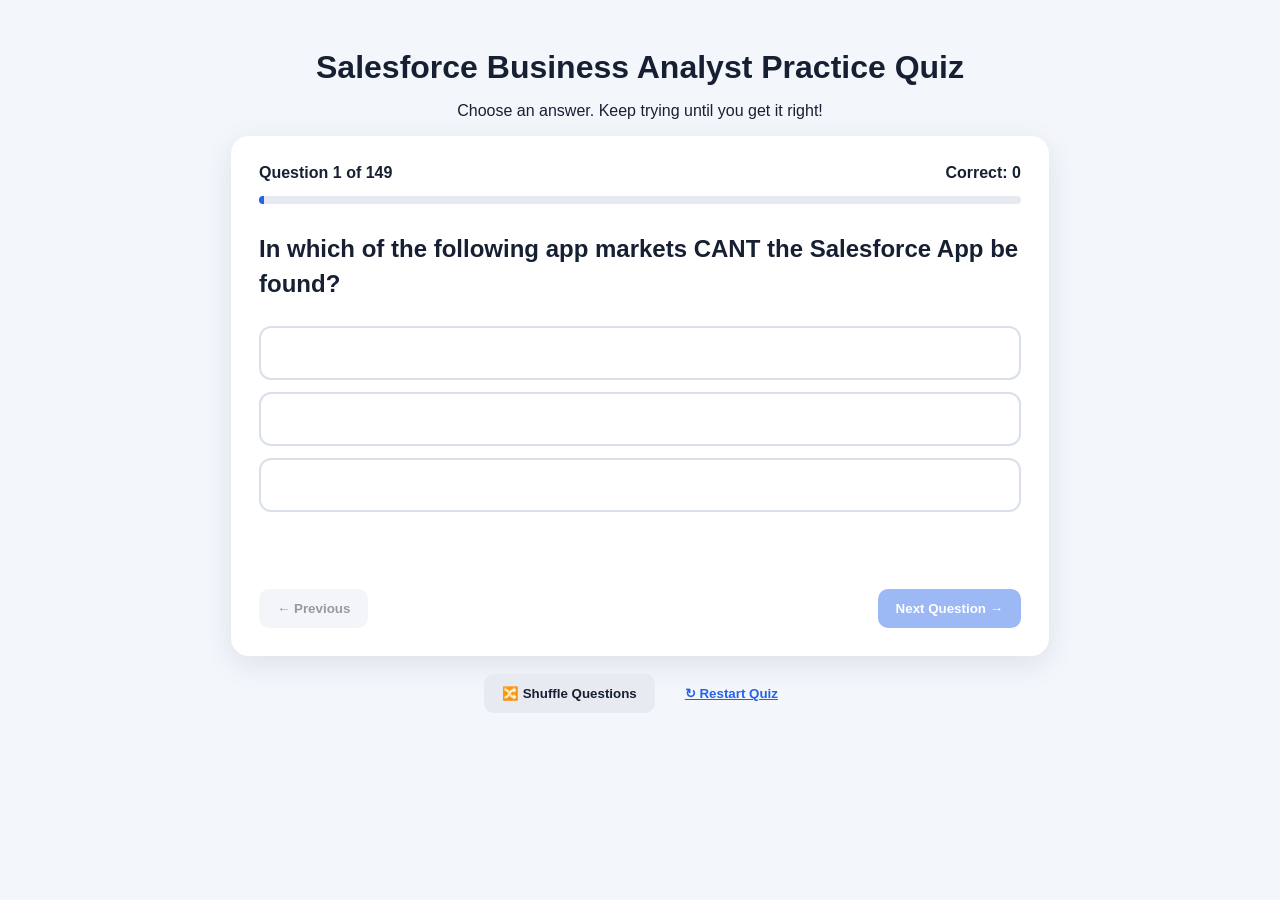
==== index.html @ df8e2118 "Add files via upload" ====
<!doctype html><html lang="en"><head><meta charset="utf-8"><meta name="viewport" content="width=device-width,initial-scale=1"><title>Salesforce Business Analyst Practice Quiz</title><link rel="stylesheet" href="style.css"></head><body><main class="app"><header><h1>Salesforce Business Analyst Practice Quiz</h1><p>Choose an answer. Keep trying until you get it right!</p></header><section class="card"><div class="top"><span id="progress"></span><span id="score">Correct: 0</span></div><div class="bar"><div id="bar"></div></div><h2 id="question"></h2><div id="options" class="options"></div><div id="feedback" class="feedback" aria-live="polite"></div><div id="explanation" class="explanation hidden"></div><div class="actions"><button id="prev" class="secondary">← Previous</button><button id="next" disabled>Next Question →</button></div></section><div class="bottom-actions"><button id="shuffle" class="secondary">🔀 Shuffle Questions</button><button id="restart" class="link">↻ Restart Quiz</button></div></main><div id="resumeModal" class="modal hidden" role="dialog" aria-modal="true"><div class="modal-box"><h2>Welcome back! 👋</h2><p>You have saved quiz progress. Would you like to continue where you left off or start over?</p><div class="actions"><button id="continue">Continue Quiz</button><button id="startOver" class="secondary">Start Over</button></div></div></div><script src="questions.js"></script><script src="script.js"></script></body></html>
---- style.css ----
:root{font-family:Arial,sans-serif;color:#172033;background:#f3f6fb}*{box-sizing:border-box}body{margin:0}.app{max-width:850px;margin:auto;padding:28px 16px 50px}header{text-align:center}h1{margin-bottom:8px}.card{background:#fff;border-radius:18px;padding:28px;box-shadow:0 8px 30px #17203318}.top{display:flex;justify-content:space-between;font-weight:bold}.bar{height:8px;background:#e6eaf0;border-radius:9px;margin:14px 0 28px;overflow:hidden}.bar div{height:100%;background:#2563eb;width:0;transition:.25s}h2{line-height:1.45}.options{display:grid;gap:12px;margin:24px 0}.option{width:100%;text-align:left;padding:16px;border:2px solid #d9e0ea;border-radius:12px;background:#fff;font-size:16px;cursor:pointer}.option:hover{border-color:#2563eb}.option.correct{border-color:#16803c;background:#eaf8ef}.option.wrong{border-color:#c83b3b;background:#fff0f0}.feedback{min-height:28px;font-weight:bold}.feedback.good{color:#16743a}.feedback.try{color:#9a5b00}.explanation{margin-top:14px;padding:18px;background:#eef5ff;border-left:5px solid #2563eb;border-radius:8px;line-height:1.55}.hidden{display:none}.actions{display:flex;justify-content:space-between;margin-top:25px;gap:12px}button{padding:12px 18px;border:0;border-radius:10px;background:#2563eb;color:#fff;font-weight:bold;cursor:pointer}button:disabled{opacity:.45;cursor:not-allowed}.secondary{background:#e7ebf1;color:#172033}.link{display:block;margin:18px auto;background:none;color:#2563eb;text-decoration:underline}@media(max-width:600px){.card{padding:18px}.top{font-size:14px}}
.bottom-actions{display:flex;justify-content:center;gap:12px;flex-wrap:wrap;margin-top:18px}.bottom-actions button{margin:0}

.modal{position:fixed;inset:0;background:rgba(0,0,0,.45);display:grid;place-items:center;padding:20px;z-index:10}.modal.hidden{display:none}.modal-box{background:#fff;border-radius:18px;padding:28px;max-width:460px;width:100%;box-shadow:0 20px 60px rgba(0,0,0,.25)}.modal-box h2{margin-top:0}.modal-box p{line-height:1.5}
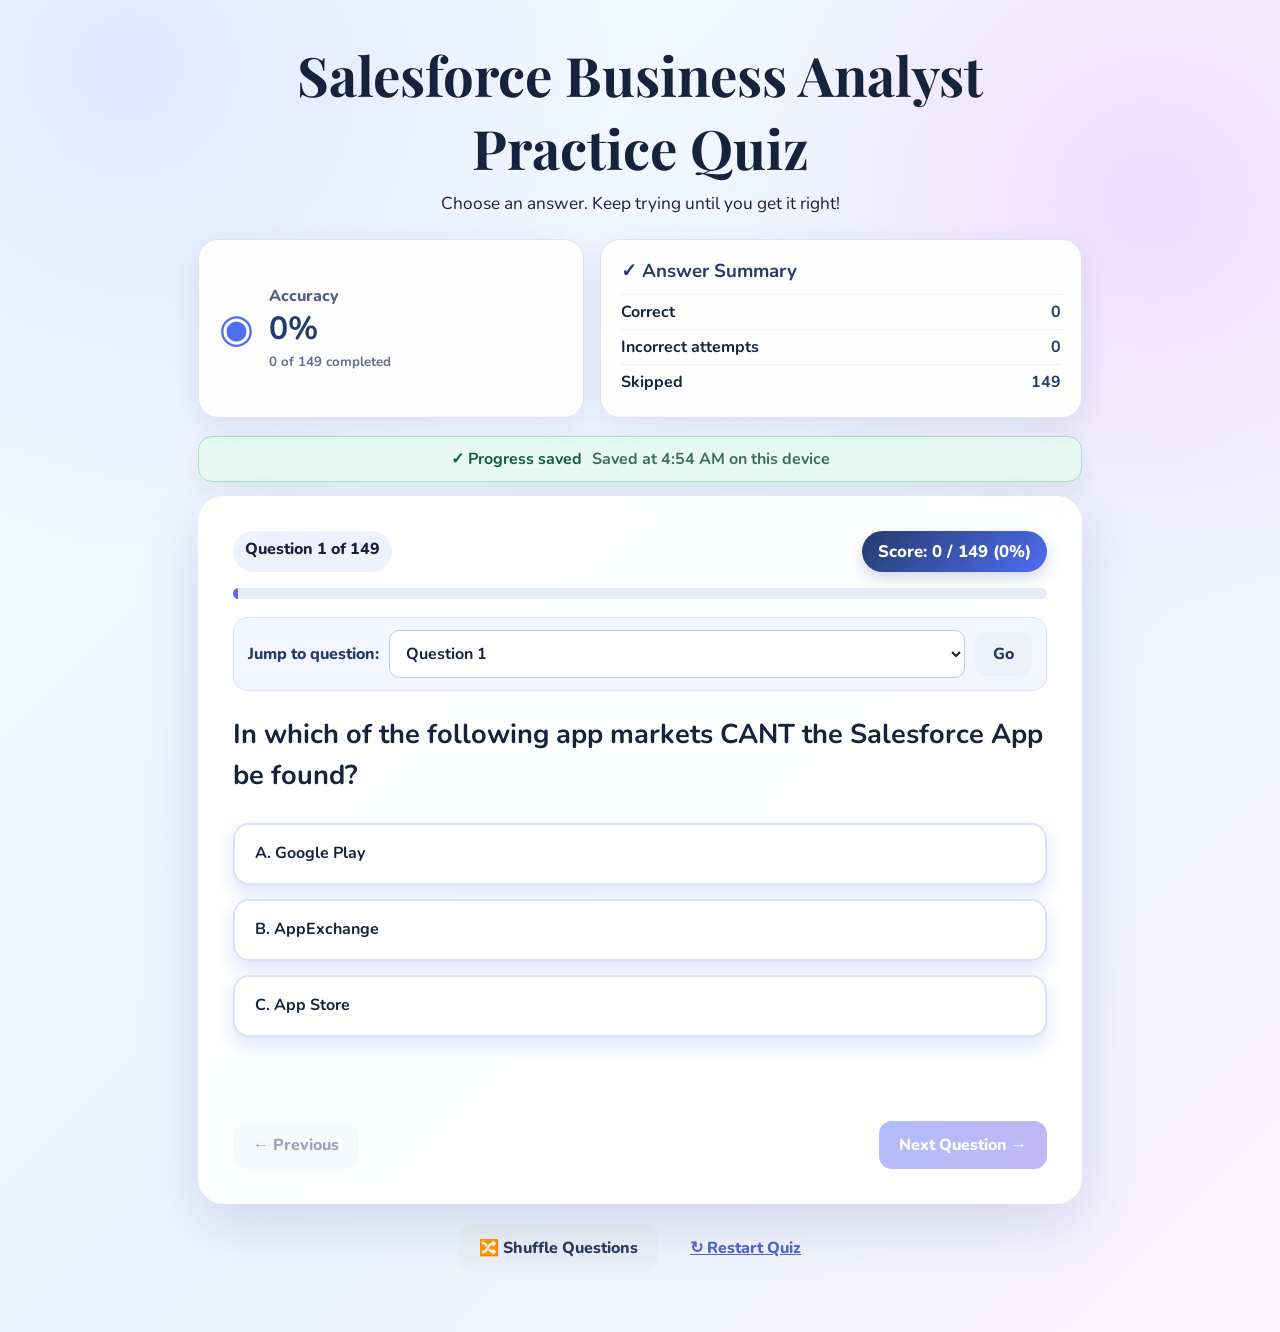
==== commit 58475de6: "Add files via upload" ====
--- a/index.html
+++ b/index.html
@@ -1 +1 @@
-<!doctype html><html lang="en"><head><meta charset="utf-8"><meta name="viewport" content="width=device-width,initial-scale=1"><title>Salesforce Business Analyst Practice Quiz</title><link rel="stylesheet" href="style.css"></head><body><main class="app"><header><h1>Salesforce Business Analyst Practice Quiz</h1><p>Choose an answer. Keep trying until you get it right!</p></header><section class="card"><div class="top"><span id="progress"></span><span id="score">Correct: 0</span></div><div class="bar"><div id="bar"></div></div><h2 id="question"></h2><div id="options" class="options"></div><div id="feedback" class="feedback" aria-live="polite"></div><div id="explanation" class="explanation hidden"></div><div class="actions"><button id="prev" class="secondary">← Previous</button><button id="next" disabled>Next Question →</button></div></section><div class="bottom-actions"><button id="shuffle" class="secondary">🔀 Shuffle Questions</button><button id="restart" class="link">↻ Restart Quiz</button></div></main><div id="resumeModal" class="modal hidden" role="dialog" aria-modal="true"><div class="modal-box"><h2>Welcome back! 👋</h2><p>You have saved quiz progress. Would you like to continue where you left off or start over?</p><div class="actions"><button id="continue">Continue Quiz</button><button id="startOver" class="secondary">Start Over</button></div></div></div><script src="questions.js"></script><script src="script.js"></script></body></html>
+<!doctype html><html lang="en"><head><meta charset="utf-8"><meta name="viewport" content="width=device-width,initial-scale=1"><title>Salesforce Business Analyst Practice Quiz</title><link rel="stylesheet" href="style.css"></head><body><main class="app"><header><h1>Salesforce Business Analyst Practice Quiz</h1><p>Choose an answer. Keep trying until you get it right!</p></header><section class="dashboard"><div class="accuracy-card"><div class="accuracy-icon">◉</div><div><span>Accuracy</span><strong id="accuracy">0%</strong><small id="completed">0 of 0 completed</small></div></div><div class="summary-card"><h3>✓ Answer Summary</h3><div><span>Correct</span><strong id="correctCount">0</strong></div><div><span>Incorrect attempts</span><strong id="incorrectCount">0</strong></div><div><span>Skipped</span><strong id="skippedCount">0</strong></div></div></section><div id="savedStatus" class="saved-status" role="status"><strong>✓ Progress saved</strong><span>Saved on this device</span></div><section class="card"><div class="top"><span id="progress"></span><span id="score">Correct: 0</span></div><div class="bar"><div id="bar"></div></div><div class="jump-nav"><label for="jumpTo">Jump to question:</label><select id="jumpTo" aria-label="Jump to question"></select><button id="jumpButton" class="secondary" type="button">Go</button></div><h2 id="question"></h2><div id="options" class="options"></div><div id="feedback" class="feedback" aria-live="polite"></div><div id="explanation" class="explanation hidden"></div><div class="actions"><button id="prev" class="secondary">← Previous</button><button id="next" disabled>Next Question →</button></div></section><div class="bottom-actions"><button id="shuffle" class="secondary">🔀 Shuffle Questions</button><button id="restart" class="link">↻ Restart Quiz</button></div></main><div id="resumeModal" class="modal hidden" role="dialog" aria-modal="true"><div class="modal-box"><h2>Welcome back! 👋</h2><p>You have saved quiz progress. Would you like to continue where you left off or start over?</p><div class="actions"><button id="continue">Continue Quiz</button><button id="startOver" class="secondary">Start Over</button></div></div></div><script src="questions.js"></script><script src="script.js"></script></body></html>
--- a/style.css
+++ b/style.css
@@ -1,4 +1,28 @@
-:root{font-family:Arial,sans-serif;color:#172033;background:#f3f6fb}*{box-sizing:border-box}body{margin:0}.app{max-width:850px;margin:auto;padding:28px 16px 50px}header{text-align:center}h1{margin-bottom:8px}.card{background:#fff;border-radius:18px;padding:28px;box-shadow:0 8px 30px #17203318}.top{display:flex;justify-content:space-between;font-weight:bold}.bar{height:8px;background:#e6eaf0;border-radius:9px;margin:14px 0 28px;overflow:hidden}.bar div{height:100%;background:#2563eb;width:0;transition:.25s}h2{line-height:1.45}.options{display:grid;gap:12px;margin:24px 0}.option{width:100%;text-align:left;padding:16px;border:2px solid #d9e0ea;border-radius:12px;background:#fff;font-size:16px;cursor:pointer}.option:hover{border-color:#2563eb}.option.correct{border-color:#16803c;background:#eaf8ef}.option.wrong{border-color:#c83b3b;background:#fff0f0}.feedback{min-height:28px;font-weight:bold}.feedback.good{color:#16743a}.feedback.try{color:#9a5b00}.explanation{margin-top:14px;padding:18px;background:#eef5ff;border-left:5px solid #2563eb;border-radius:8px;line-height:1.55}.hidden{display:none}.actions{display:flex;justify-content:space-between;margin-top:25px;gap:12px}button{padding:12px 18px;border:0;border-radius:10px;background:#2563eb;color:#fff;font-weight:bold;cursor:pointer}button:disabled{opacity:.45;cursor:not-allowed}.secondary{background:#e7ebf1;color:#172033}.link{display:block;margin:18px auto;background:none;color:#2563eb;text-decoration:underline}@media(max-width:600px){.card{padding:18px}.top{font-size:14px}}
-.bottom-actions{display:flex;justify-content:center;gap:12px;flex-wrap:wrap;margin-top:18px}.bottom-actions button{margin:0}
+@import url('https://fonts.googleapis.com/css2?family=Nunito:wght@400;600;700;800&family=Playfair+Display:wght@700&display=swap');
+:root{--ink:#17233c;--muted:#667085;--navy:#243b6b;--blue:#4f6df5;--purple:#7c5ce6;--mint:#e8fbf4;--gold:#fff4cf;--card:#fff;--line:#dce3f0}*{box-sizing:border-box}body{margin:0;min-height:100vh;font-family:Nunito,Arial,sans-serif;color:var(--ink);background:radial-gradient(circle at 10% 5%,#dfe8ff 0,transparent 28%),radial-gradient(circle at 90% 15%,#f0ddff 0,transparent 25%),linear-gradient(135deg,#f5f8ff,#eef4ff 55%,#f9f3ff);}.app{max-width:920px;margin:auto;padding:38px 18px 60px}header{text-align:center;margin-bottom:24px}header h1{font-family:'Playfair Display',serif;font-size:clamp(2rem,5vw,3.4rem);margin:0 0 8px;color:#20345f}header p{margin:0;color:var(--muted);font-size:1.08rem}.card{background:rgba(255,255,255,.94);border:1px solid rgba(255,255,255,.9);border-radius:26px;padding:34px;box-shadow:0 20px 60px rgba(37,58,110,.16);backdrop-filter:blur(8px)}.top{display:flex;justify-content:space-between;gap:12px;font-weight:800;color:#31456f}.top span{background:#eef2ff;padding:7px 12px;border-radius:999px}.bar{height:11px;background:#e7ebf5;border-radius:99px;margin:16px 0 30px;overflow:hidden}.bar div{height:100%;background:linear-gradient(90deg,var(--blue),var(--purple));width:0;transition:.35s}h2{font-size:clamp(1.25rem,2.8vw,1.7rem);line-height:1.5;margin:0}.options{display:grid;gap:14px;margin:26px 0}.option{display:block!important;width:100%;min-height:62px;text-align:left;padding:17px 20px;border:2px solid var(--line);border-radius:16px;background:#fff;color:var(--ink);font:700 1rem/1.4 Nunito,Arial,sans-serif;cursor:pointer;transition:transform .15s,border-color .15s,box-shadow .15s}.option:hover:not(:disabled){transform:translateY(-2px);border-color:var(--blue);box-shadow:0 8px 20px rgba(79,109,245,.14)}.option:focus-visible{outline:4px solid #cdd7ff}.option.correct{border-color:#20a66a;background:var(--mint);color:#135c40}.option.wrong{border-color:#e05a68;background:#fff0f1;color:#8d2631}.feedback{min-height:30px;font-weight:800;font-size:1.05rem}.feedback.good{color:#16764d}.feedback.try{color:#a45c00}.explanation{margin-top:16px;padding:20px;background:linear-gradient(135deg,#edf4ff,#f4efff);border:1px solid #d8dfff;border-left:6px solid var(--purple);border-radius:14px;line-height:1.65}.hidden{display:none}.actions{display:flex;justify-content:space-between;margin-top:28px;gap:12px}button{padding:13px 20px;border:0;border-radius:13px;background:linear-gradient(135deg,var(--blue),var(--purple));color:#fff;font:800 1rem Nunito,Arial,sans-serif;cursor:pointer;box-shadow:0 8px 18px rgba(79,109,245,.2)}button:disabled{opacity:.45;cursor:not-allowed;box-shadow:none}.secondary{background:#edf1f8;color:#263a62;box-shadow:none}.link{display:block;margin:18px auto;background:none;color:#5066c9;text-decoration:underline;box-shadow:none}.bottom-actions{display:flex;justify-content:center;gap:12px;flex-wrap:wrap;margin-top:20px}.bottom-actions button{margin:0}.modal{position:fixed;inset:0;background:rgba(22,32,60,.52);display:grid;place-items:center;padding:20px;z-index:10}.modal.hidden{display:none}.modal-box{background:#fff;border-radius:24px;padding:30px;max-width:480px;width:100%;box-shadow:0 25px 80px rgba(0,0,0,.3)}.modal-box h2{margin-top:0}@media(max-width:600px){.app{padding:22px 12px 40px}.card{padding:22px 16px;border-radius:20px}.top{font-size:.85rem}.actions{flex-direction:column-reverse}.actions button{width:100%}.option{padding:15px}.bottom-actions{flex-direction:column}.bottom-actions button{width:100%}}
 
-.modal{position:fixed;inset:0;background:rgba(0,0,0,.45);display:grid;place-items:center;padding:20px;z-index:10}.modal.hidden{display:none}.modal-box{background:#fff;border-radius:18px;padding:28px;max-width:460px;width:100%;box-shadow:0 20px 60px rgba(0,0,0,.25)}.modal-box h2{margin-top:0}.modal-box p{line-height:1.5}
+/* Contrast fix: keep all quiz text dark on light surfaces */
+body, .app, .card, .modal-box { color: #17233c !important; }
+#question, h1, h2, p, .top, .top span { color: #17233c !important; }
+.option, button.option { background-color: #ffffff !important; color: #17233c !important; -webkit-text-fill-color:#17233c !important; opacity:1 !important; }
+.option:hover:not(:disabled) { background-color:#f3f6ff !important; color:#17233c !important; }
+.option.correct { background-color:#e8fbf4 !important; color:#135c40 !important; -webkit-text-fill-color:#135c40 !important; }
+.option.wrong { background-color:#fff0f1 !important; color:#8d2631 !important; -webkit-text-fill-color:#8d2631 !important; }
+.explanation { color:#24304a !important; }
+.feedback { color:#17233c !important; }
+.feedback.good { color:#16764d !important; }
+.feedback.try { color:#8a4b00 !important; }
+
+.jump-nav{display:flex;align-items:center;gap:10px;flex-wrap:wrap;background:#f3f6ff;border:1px solid #dbe3f5;padding:12px 14px;border-radius:14px;margin:-12px 0 24px;color:#17233c;font-weight:800}
+.jump-nav label{color:#243b6b}.jump-nav select{flex:1;min-width:170px;padding:11px 12px;border:1px solid #bfcbe3;border-radius:10px;background:#fff;color:#17233c;font:700 1rem Nunito,Arial,sans-serif}
+.jump-nav button{padding:11px 18px}
+@media(max-width:600px){.jump-nav{display:grid;grid-template-columns:1fr auto}.jump-nav label{grid-column:1/-1}.jump-nav select{min-width:0}}
+
+#score{background:linear-gradient(135deg,#243b6b,#4f6df5)!important;color:#fff!important;padding:9px 16px!important;font-size:1.05rem;box-shadow:0 6px 16px rgba(36,59,107,.2)}
+.final-score{margin-top:18px;padding:22px;border-radius:16px;background:linear-gradient(135deg,#e8fbf4,#edf4ff);border:2px solid #8ed7b5;text-align:center;font-size:1.2rem;line-height:1.7}
+
+.dashboard{display:grid;grid-template-columns:1fr 1.25fr;gap:16px;margin:0 0 18px}.accuracy-card,.summary-card{background:rgba(255,255,255,.95);border:1px solid #dce3f0;border-radius:20px;padding:18px 20px;box-shadow:0 10px 30px rgba(37,58,110,.10);color:#17233c}.accuracy-card{display:flex;align-items:center;gap:15px}.accuracy-icon{font-size:2.5rem;color:#4f6df5}.accuracy-card span{display:block;font-weight:800;color:#52617d}.accuracy-card strong{display:block;font-size:2rem;color:#243b6b}.accuracy-card small{color:#667085;font-weight:700}.summary-card h3{margin:0 0 10px;color:#243b6b}.summary-card div{display:flex;justify-content:space-between;padding:6px 0;border-top:1px solid #edf0f6}.summary-card span{font-weight:700}.summary-card strong{color:#243b6b}@media(max-width:650px){.dashboard{grid-template-columns:1fr}.summary-card{padding:16px}}
+
+.saved-status{display:flex;align-items:center;justify-content:center;gap:10px;flex-wrap:wrap;margin:0 0 14px;padding:11px 16px;border-radius:14px;background:rgba(232,251,244,.95);border:1px solid #a9dfc5;color:#135c40;box-shadow:0 8px 22px rgba(20,100,65,.08)}
+.saved-status strong{font-size:1rem}.saved-status span{font-weight:700;color:#3d6f59}
+@media(max-width:600px){.saved-status{flex-direction:column;gap:3px;text-align:center}}
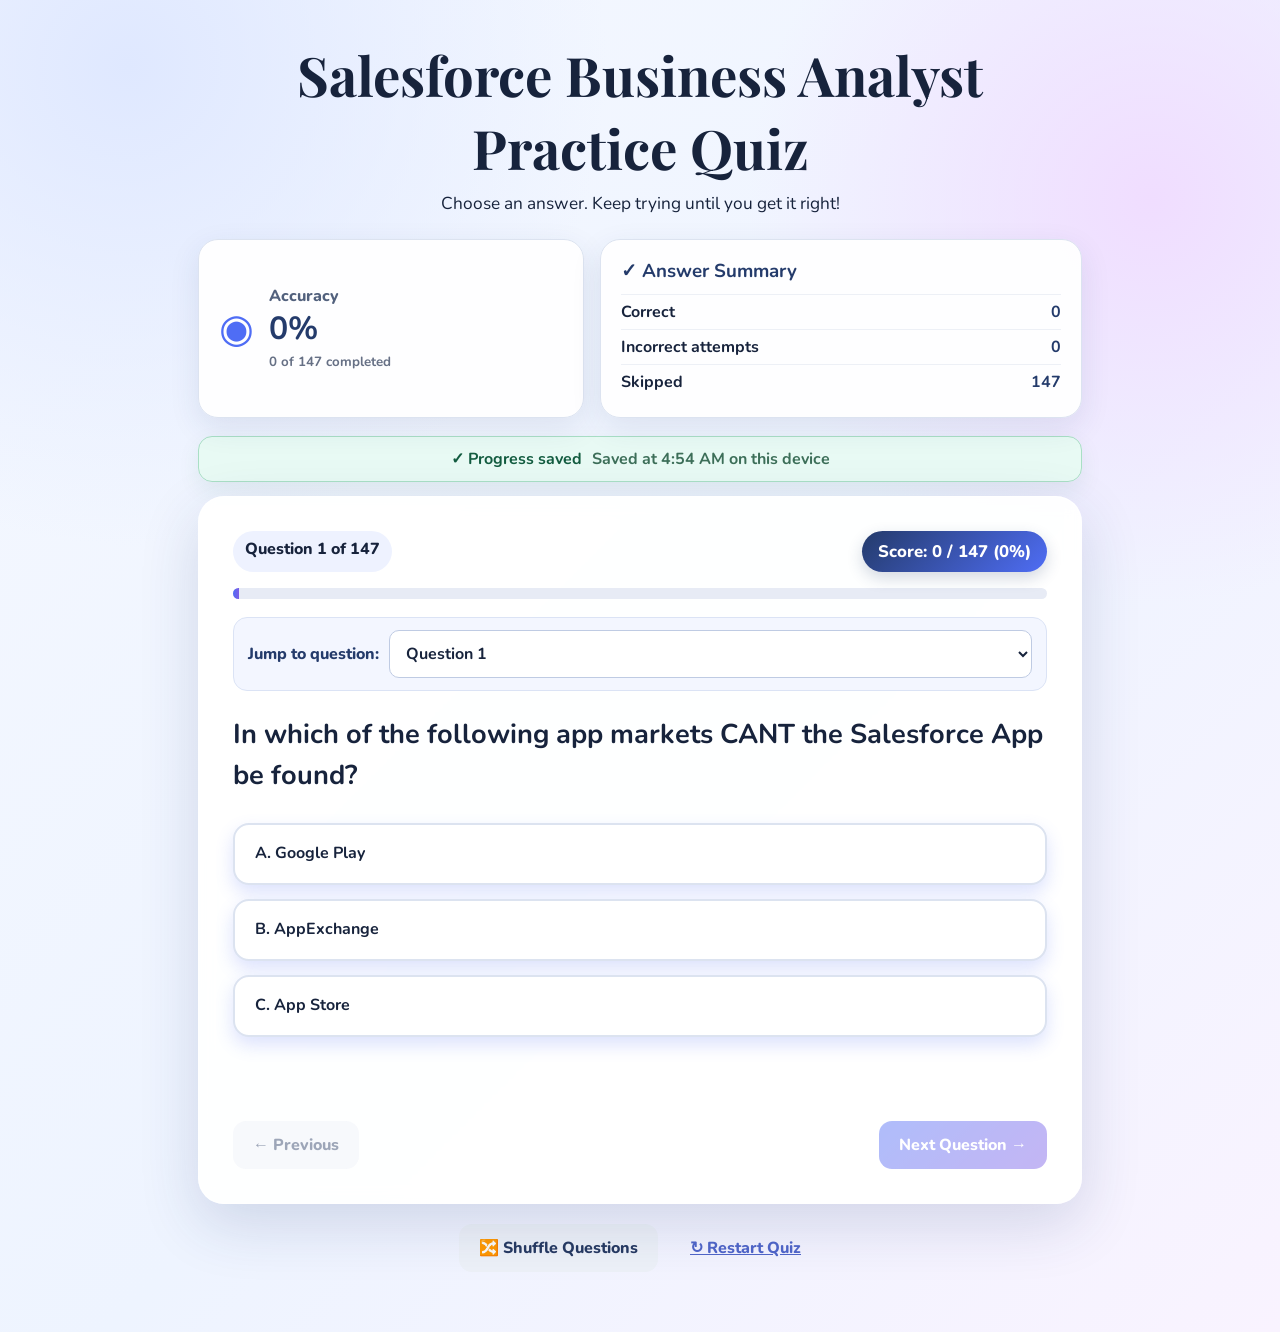
==== commit f81d8c2c: "Add files via upload" ====
--- a/index.html
+++ b/index.html
@@ -1 +1 @@
-<!doctype html><html lang="en"><head><meta charset="utf-8"><meta name="viewport" content="width=device-width,initial-scale=1"><title>Salesforce Business Analyst Practice Quiz</title><link rel="stylesheet" href="style.css"></head><body><main class="app"><header><h1>Salesforce Business Analyst Practice Quiz</h1><p>Choose an answer. Keep trying until you get it right!</p></header><section class="dashboard"><div class="accuracy-card"><div class="accuracy-icon">◉</div><div><span>Accuracy</span><strong id="accuracy">0%</strong><small id="completed">0 of 0 completed</small></div></div><div class="summary-card"><h3>✓ Answer Summary</h3><div><span>Correct</span><strong id="correctCount">0</strong></div><div><span>Incorrect attempts</span><strong id="incorrectCount">0</strong></div><div><span>Skipped</span><strong id="skippedCount">0</strong></div></div></section><div id="savedStatus" class="saved-status" role="status"><strong>✓ Progress saved</strong><span>Saved on this device</span></div><section class="card"><div class="top"><span id="progress"></span><span id="score">Correct: 0</span></div><div class="bar"><div id="bar"></div></div><div class="jump-nav"><label for="jumpTo">Jump to question:</label><select id="jumpTo" aria-label="Jump to question"></select><button id="jumpButton" class="secondary" type="button">Go</button></div><h2 id="question"></h2><div id="options" class="options"></div><div id="feedback" class="feedback" aria-live="polite"></div><div id="explanation" class="explanation hidden"></div><div class="actions"><button id="prev" class="secondary">← Previous</button><button id="next" disabled>Next Question →</button></div></section><div class="bottom-actions"><button id="shuffle" class="secondary">🔀 Shuffle Questions</button><button id="restart" class="link">↻ Restart Quiz</button></div></main><div id="resumeModal" class="modal hidden" role="dialog" aria-modal="true"><div class="modal-box"><h2>Welcome back! 👋</h2><p>You have saved quiz progress. Would you like to continue where you left off or start over?</p><div class="actions"><button id="continue">Continue Quiz</button><button id="startOver" class="secondary">Start Over</button></div></div></div><script src="questions.js"></script><script src="script.js"></script></body></html>
+<!doctype html><html lang="en"><head><meta charset="utf-8"><meta name="viewport" content="width=device-width,initial-scale=1"><title>Salesforce Business Analyst Practice Quiz</title><link rel="stylesheet" href="style.css"></head><body><main class="app"><header><h1>Salesforce Business Analyst Practice Quiz</h1><p>Choose an answer. Keep trying until you get it right!</p></header><section class="dashboard"><div class="accuracy-card"><div class="accuracy-icon">◉</div><div><span>Accuracy</span><strong id="accuracy">0%</strong><small id="completed">0 of 0 completed</small></div></div><div class="summary-card"><h3>✓ Answer Summary</h3><div><span>Correct</span><strong id="correctCount">0</strong></div><div><span>Incorrect attempts</span><strong id="incorrectCount">0</strong></div><div><span>Skipped</span><strong id="skippedCount">0</strong></div></div></section><div id="savedStatus" class="saved-status" role="status"><strong>✓ Progress saved</strong><span>Saved on this device</span></div><section class="card"><div class="top"><span id="progress"></span><span id="score">Correct: 0</span></div><div class="bar"><div id="bar"></div></div><div class="jump-nav"><label for="jumpTo">Jump to question:</label><select id="jumpTo" aria-label="Jump to question"></select><button id="jumpButton" class="secondary" type="button">Go</button></div><h2 id="question"></h2><div id="options" class="options"></div><div id="feedback" class="feedback" aria-live="polite"></div><div id="explanation" class="explanation hidden"></div><div class="actions"><button id="prev" class="secondary">← Previous</button><button id="next" disabled>Next Question →</button></div></section><div class="bottom-actions"><button id="shuffle" class="secondary">🔀 Shuffle Questions</button><button id="restart" class="link">↻ Restart Quiz</button></div></main><div id="resumeModal" class="modal hidden" role="dialog" aria-modal="true"><div class="modal-box"><h2>Welcome back! 👋</h2><p>You have saved quiz progress. Would you like to continue where you left off or start over?</p><div class="actions"><button id="continue">Continue Quiz</button><button id="startOver" class="secondary">Start Over</button></div></div></div><script src="questions.js?v=3"></script><script src="script.js?v=3"></script></body></html>
--- a/style.css
+++ b/style.css
@@ -26,3 +26,18 @@
 .saved-status{display:flex;align-items:center;justify-content:center;gap:10px;flex-wrap:wrap;margin:0 0 14px;padding:11px 16px;border-radius:14px;background:rgba(232,251,244,.95);border:1px solid #a9dfc5;color:#135c40;box-shadow:0 8px 22px rgba(20,100,65,.08)}
 .saved-status strong{font-size:1rem}.saved-status span{font-weight:700;color:#3d6f59}
 @media(max-width:600px){.saved-status{flex-direction:column;gap:3px;text-align:center}}
+
+/* Explanation text matches the multiple-choice option font size */
+.explanation,
+.explanation strong {
+  font-size: 1rem !important;
+  line-height: 1.55 !important;
+}
+
+/* Selecting a question immediately jumps there; the Go button is no longer needed. */
+.jump-nav #jumpButton { display: none !important; }
+.jump-nav { grid-template-columns: auto 1fr !important; }
+@media(max-width:600px){
+  .jump-nav { display:flex !important; }
+  .jump-nav select { width:100%; }
+}
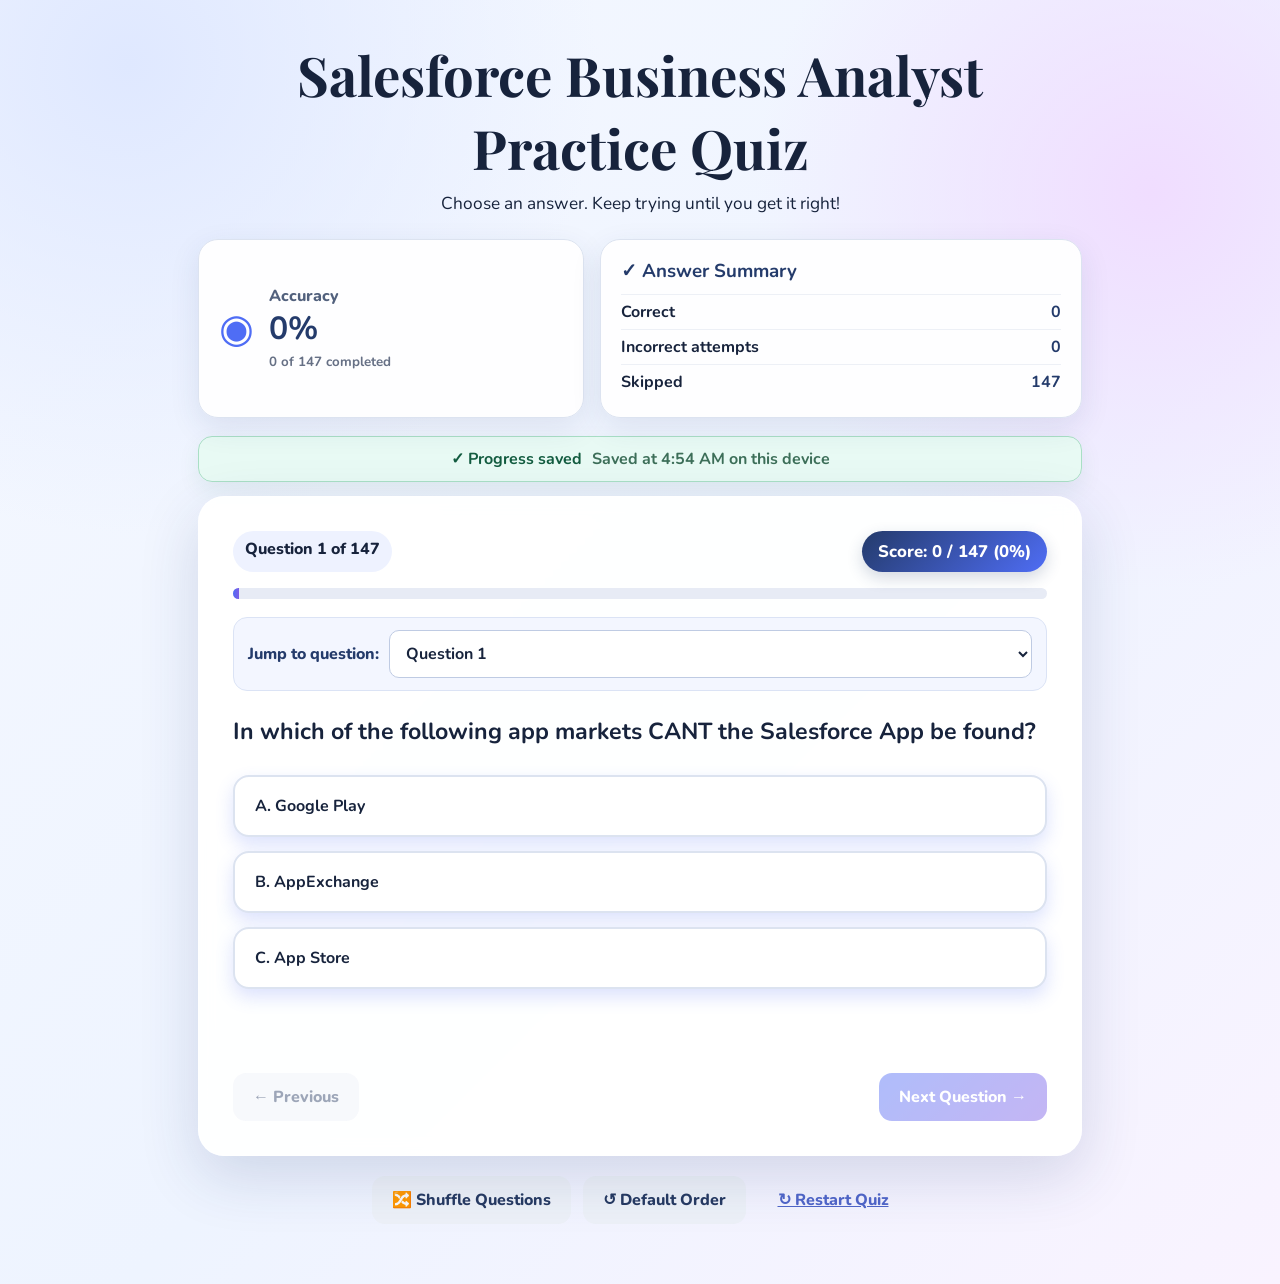
==== commit 459b2517: "Add files via upload" ====
--- a/index.html
+++ b/index.html
@@ -1 +1 @@
-<!doctype html><html lang="en"><head><meta charset="utf-8"><meta name="viewport" content="width=device-width,initial-scale=1"><title>Salesforce Business Analyst Practice Quiz</title><link rel="stylesheet" href="style.css"></head><body><main class="app"><header><h1>Salesforce Business Analyst Practice Quiz</h1><p>Choose an answer. Keep trying until you get it right!</p></header><section class="dashboard"><div class="accuracy-card"><div class="accuracy-icon">◉</div><div><span>Accuracy</span><strong id="accuracy">0%</strong><small id="completed">0 of 0 completed</small></div></div><div class="summary-card"><h3>✓ Answer Summary</h3><div><span>Correct</span><strong id="correctCount">0</strong></div><div><span>Incorrect attempts</span><strong id="incorrectCount">0</strong></div><div><span>Skipped</span><strong id="skippedCount">0</strong></div></div></section><div id="savedStatus" class="saved-status" role="status"><strong>✓ Progress saved</strong><span>Saved on this device</span></div><section class="card"><div class="top"><span id="progress"></span><span id="score">Correct: 0</span></div><div class="bar"><div id="bar"></div></div><div class="jump-nav"><label for="jumpTo">Jump to question:</label><select id="jumpTo" aria-label="Jump to question"></select><button id="jumpButton" class="secondary" type="button">Go</button></div><h2 id="question"></h2><div id="options" class="options"></div><div id="feedback" class="feedback" aria-live="polite"></div><div id="explanation" class="explanation hidden"></div><div class="actions"><button id="prev" class="secondary">← Previous</button><button id="next" disabled>Next Question →</button></div></section><div class="bottom-actions"><button id="shuffle" class="secondary">🔀 Shuffle Questions</button><button id="restart" class="link">↻ Restart Quiz</button></div></main><div id="resumeModal" class="modal hidden" role="dialog" aria-modal="true"><div class="modal-box"><h2>Welcome back! 👋</h2><p>You have saved quiz progress. Would you like to continue where you left off or start over?</p><div class="actions"><button id="continue">Continue Quiz</button><button id="startOver" class="secondary">Start Over</button></div></div></div><script src="questions.js?v=3"></script><script src="script.js?v=3"></script></body></html>
+<!doctype html><html lang="en"><head><meta charset="utf-8"><meta name="viewport" content="width=device-width,initial-scale=1"><title>Salesforce Business Analyst Practice Quiz</title><link rel="stylesheet" href="style.css"></head><body><main class="app"><header><h1>Salesforce Business Analyst Practice Quiz</h1><p>Choose an answer. Keep trying until you get it right!</p></header><section class="dashboard"><div class="accuracy-card"><div class="accuracy-icon">◉</div><div><span>Accuracy</span><strong id="accuracy">0%</strong><small id="completed">0 of 0 completed</small></div></div><div class="summary-card"><h3>✓ Answer Summary</h3><div><span>Correct</span><strong id="correctCount">0</strong></div><div><span>Incorrect attempts</span><strong id="incorrectCount">0</strong></div><div><span>Skipped</span><strong id="skippedCount">0</strong></div></div></section><div id="savedStatus" class="saved-status" role="status"><strong>✓ Progress saved</strong><span>Saved on this device</span></div><section class="card"><div class="top"><span id="progress"></span><span id="score">Correct: 0</span></div><div class="bar"><div id="bar"></div></div><div class="jump-nav"><label for="jumpTo">Jump to question:</label><select id="jumpTo" aria-label="Jump to question"></select><button id="jumpButton" class="secondary" type="button">Go</button></div><h2 id="question"></h2><div id="options" class="options"></div><div id="feedback" class="feedback" aria-live="polite"></div><div id="explanation" class="explanation hidden"></div><div class="actions"><button id="prev" class="secondary">← Previous</button><button id="next" disabled>Next Question →</button></div></section><div class="bottom-actions"><button id="shuffle" class="secondary">🔀 Shuffle Questions</button><button id="defaultOrder" class="secondary">↺ Default Order</button><button id="restart" class="link">↻ Restart Quiz</button></div></main><div id="resumeModal" class="modal hidden" role="dialog" aria-modal="true"><div class="modal-box"><h2>Welcome back! 👋</h2><p>You have saved quiz progress. Would you like to continue where you left off or start over?</p><div class="actions"><button id="continue">Continue Quiz</button><button id="startOver" class="secondary">Start Over</button></div></div></div><script src="questions.js"></script><script src="script.js"></script></body></html>
--- a/style.css
+++ b/style.css
@@ -1,5 +1,5 @@
 @import url('https://fonts.googleapis.com/css2?family=Nunito:wght@400;600;700;800&family=Playfair+Display:wght@700&display=swap');
-:root{--ink:#17233c;--muted:#667085;--navy:#243b6b;--blue:#4f6df5;--purple:#7c5ce6;--mint:#e8fbf4;--gold:#fff4cf;--card:#fff;--line:#dce3f0}*{box-sizing:border-box}body{margin:0;min-height:100vh;font-family:Nunito,Arial,sans-serif;color:var(--ink);background:radial-gradient(circle at 10% 5%,#dfe8ff 0,transparent 28%),radial-gradient(circle at 90% 15%,#f0ddff 0,transparent 25%),linear-gradient(135deg,#f5f8ff,#eef4ff 55%,#f9f3ff);}.app{max-width:920px;margin:auto;padding:38px 18px 60px}header{text-align:center;margin-bottom:24px}header h1{font-family:'Playfair Display',serif;font-size:clamp(2rem,5vw,3.4rem);margin:0 0 8px;color:#20345f}header p{margin:0;color:var(--muted);font-size:1.08rem}.card{background:rgba(255,255,255,.94);border:1px solid rgba(255,255,255,.9);border-radius:26px;padding:34px;box-shadow:0 20px 60px rgba(37,58,110,.16);backdrop-filter:blur(8px)}.top{display:flex;justify-content:space-between;gap:12px;font-weight:800;color:#31456f}.top span{background:#eef2ff;padding:7px 12px;border-radius:999px}.bar{height:11px;background:#e7ebf5;border-radius:99px;margin:16px 0 30px;overflow:hidden}.bar div{height:100%;background:linear-gradient(90deg,var(--blue),var(--purple));width:0;transition:.35s}h2{font-size:clamp(1.25rem,2.8vw,1.7rem);line-height:1.5;margin:0}.options{display:grid;gap:14px;margin:26px 0}.option{display:block!important;width:100%;min-height:62px;text-align:left;padding:17px 20px;border:2px solid var(--line);border-radius:16px;background:#fff;color:var(--ink);font:700 1rem/1.4 Nunito,Arial,sans-serif;cursor:pointer;transition:transform .15s,border-color .15s,box-shadow .15s}.option:hover:not(:disabled){transform:translateY(-2px);border-color:var(--blue);box-shadow:0 8px 20px rgba(79,109,245,.14)}.option:focus-visible{outline:4px solid #cdd7ff}.option.correct{border-color:#20a66a;background:var(--mint);color:#135c40}.option.wrong{border-color:#e05a68;background:#fff0f1;color:#8d2631}.feedback{min-height:30px;font-weight:800;font-size:1.05rem}.feedback.good{color:#16764d}.feedback.try{color:#a45c00}.explanation{margin-top:16px;padding:20px;background:linear-gradient(135deg,#edf4ff,#f4efff);border:1px solid #d8dfff;border-left:6px solid var(--purple);border-radius:14px;line-height:1.65}.hidden{display:none}.actions{display:flex;justify-content:space-between;margin-top:28px;gap:12px}button{padding:13px 20px;border:0;border-radius:13px;background:linear-gradient(135deg,var(--blue),var(--purple));color:#fff;font:800 1rem Nunito,Arial,sans-serif;cursor:pointer;box-shadow:0 8px 18px rgba(79,109,245,.2)}button:disabled{opacity:.45;cursor:not-allowed;box-shadow:none}.secondary{background:#edf1f8;color:#263a62;box-shadow:none}.link{display:block;margin:18px auto;background:none;color:#5066c9;text-decoration:underline;box-shadow:none}.bottom-actions{display:flex;justify-content:center;gap:12px;flex-wrap:wrap;margin-top:20px}.bottom-actions button{margin:0}.modal{position:fixed;inset:0;background:rgba(22,32,60,.52);display:grid;place-items:center;padding:20px;z-index:10}.modal.hidden{display:none}.modal-box{background:#fff;border-radius:24px;padding:30px;max-width:480px;width:100%;box-shadow:0 25px 80px rgba(0,0,0,.3)}.modal-box h2{margin-top:0}@media(max-width:600px){.app{padding:22px 12px 40px}.card{padding:22px 16px;border-radius:20px}.top{font-size:.85rem}.actions{flex-direction:column-reverse}.actions button{width:100%}.option{padding:15px}.bottom-actions{flex-direction:column}.bottom-actions button{width:100%}}
+:root{--ink:#17233c;--muted:#667085;--navy:#243b6b;--blue:#4f6df5;--purple:#7c5ce6;--mint:#e8fbf4;--gold:#fff4cf;--card:#fff;--line:#dce3f0}*{box-sizing:border-box}body{margin:0;min-height:100vh;font-family:Nunito,Arial,sans-serif;color:var(--ink);background:radial-gradient(circle at 10% 5%,#dfe8ff 0,transparent 28%),radial-gradient(circle at 90% 15%,#f0ddff 0,transparent 25%),linear-gradient(135deg,#f5f8ff,#eef4ff 55%,#f9f3ff);}.app{max-width:920px;margin:auto;padding:38px 18px 60px}header{text-align:center;margin-bottom:24px}header h1{font-family:'Playfair Display',serif;font-size:clamp(2rem,5vw,3.4rem);margin:0 0 8px;color:#20345f}header p{margin:0;color:var(--muted);font-size:1.08rem}.card{background:rgba(255,255,255,.94);border:1px solid rgba(255,255,255,.9);border-radius:26px;padding:34px;box-shadow:0 20px 60px rgba(37,58,110,.16);backdrop-filter:blur(8px)}.top{display:flex;justify-content:space-between;gap:12px;font-weight:800;color:#31456f}.top span{background:#eef2ff;padding:7px 12px;border-radius:999px}.bar{height:11px;background:#e7ebf5;border-radius:99px;margin:16px 0 30px;overflow:hidden}.bar div{height:100%;background:linear-gradient(90deg,var(--blue),var(--purple));width:0;transition:.35s}h2{font-size:clamp(1.12rem,2.35vw,1.45rem);line-height:1.48;margin:0}.options{display:grid;gap:14px;margin:26px 0}.option{display:block!important;width:100%;min-height:62px;text-align:left;padding:17px 20px;border:2px solid var(--line);border-radius:16px;background:#fff;color:var(--ink);font:700 1rem/1.4 Nunito,Arial,sans-serif;cursor:pointer;transition:transform .15s,border-color .15s,box-shadow .15s}.option:hover:not(:disabled){transform:translateY(-2px);border-color:var(--blue);box-shadow:0 8px 20px rgba(79,109,245,.14)}.option:focus-visible{outline:4px solid #cdd7ff}.option.correct{border-color:#20a66a;background:var(--mint);color:#135c40}.option.wrong{border-color:#e05a68;background:#fff0f1;color:#8d2631}.feedback{min-height:30px;font-weight:800;font-size:1.05rem}.feedback.good{color:#16764d}.feedback.try{color:#a45c00}.explanation{margin-top:16px;padding:20px;background:linear-gradient(135deg,#edf4ff,#f4efff);border:1px solid #d8dfff;border-left:6px solid var(--purple);border-radius:14px;line-height:1.65}.hidden{display:none}.actions{display:flex;justify-content:space-between;margin-top:28px;gap:12px}button{padding:13px 20px;border:0;border-radius:13px;background:linear-gradient(135deg,var(--blue),var(--purple));color:#fff;font:800 1rem Nunito,Arial,sans-serif;cursor:pointer;box-shadow:0 8px 18px rgba(79,109,245,.2)}button:disabled{opacity:.45;cursor:not-allowed;box-shadow:none}.secondary{background:#edf1f8;color:#263a62;box-shadow:none}.link{display:block;margin:18px auto;background:none;color:#5066c9;text-decoration:underline;box-shadow:none}.bottom-actions{display:flex;justify-content:center;gap:12px;flex-wrap:wrap;margin-top:20px}.bottom-actions button{margin:0}.modal{position:fixed;inset:0;background:rgba(22,32,60,.52);display:grid;place-items:center;padding:20px;z-index:10}.modal.hidden{display:none}.modal-box{background:#fff;border-radius:24px;padding:30px;max-width:480px;width:100%;box-shadow:0 25px 80px rgba(0,0,0,.3)}.modal-box h2{margin-top:0}@media(max-width:600px){.app{padding:22px 12px 40px}.card{padding:22px 16px;border-radius:20px}.top{font-size:.85rem}.actions{flex-direction:column-reverse}.actions button{width:100%}.option{padding:15px}.bottom-actions{flex-direction:column}.bottom-actions button{width:100%}}
 
 /* Contrast fix: keep all quiz text dark on light surfaces */
 body, .app, .card, .modal-box { color: #17233c !important; }
